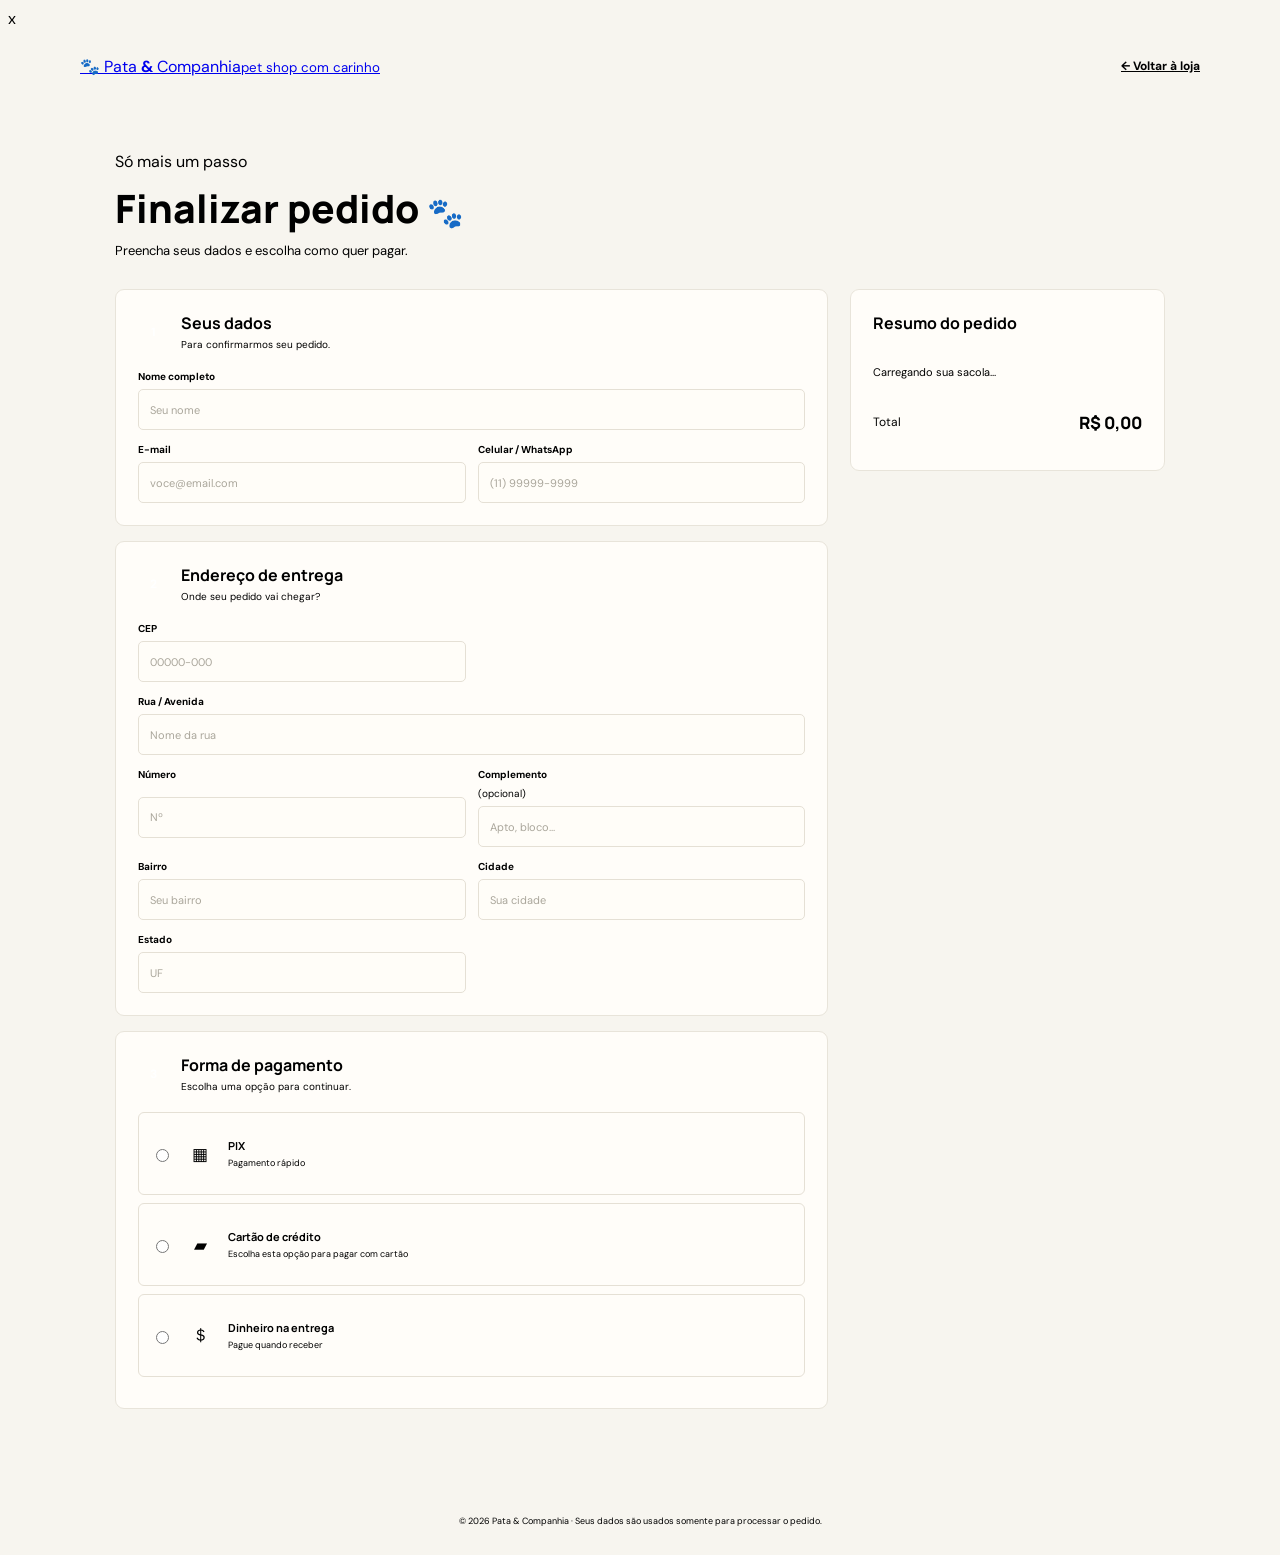
==== checkout.html @ 4e2fcf32 "checkout" ====
x<!DOCTYPE html>
<html lang="pt-BR">
<head>
  <meta charset="UTF-8">
  <meta name="viewport" content="width=device-width, initial-scale=1.0">
  <meta name="theme-color" content="#fffaf2">
  <title>Finalizar pedido | Pata & Companhia</title>
  <link rel="preconnect" href="https://fonts.googleapis.com">
  <link rel="preconnect" href="https://fonts.gstatic.com" crossorigin>
  <link href="https://fonts.googleapis.com/css2?family=DM+Sans:wght@400;500;600;700&family=Manrope:wght@400;500;600;700;800&display=swap" rel="stylesheet">
  <link rel="stylesheet" href="../static/styles.css">
  <link rel="stylesheet" href="../checkout.css">
  <script src="https://sdk.mercadopago.com/js/v2"></script>
  <script src="../static/checkout.js" defer></script>
</head>
<body class="checkout-page">
  <header class="checkout-header">
    <a class="brand" href="/static" aria-label="Voltar para Pata & Companhia">
      <span class="brand-mark" aria-hidden="true">🐾</span>
      <span>Pata <b>&</b> Companhia<small>pet shop com carinho</small></span>
    </a>
    <a class="checkout-back" href="/static">← Voltar à loja</a>
  </header>

  <main class="checkout-main">
    <div class="checkout-title">
      <div class="eyebrow">Só mais um passo</div>
      <h1>Finalizar pedido <span>🐾</span></h1>
      <p>Preencha seus dados e escolha como quer pagar.</p>
    </div>

    <div class="checkout-layout">
      <form class="checkout-form" id="delivery-form">
        <section class="checkout-section">
          <div class="checkout-section-heading"><span>1</span><div><h2>Seus dados</h2><p>Para confirmarmos seu pedido.</p></div></div>
          <div class="checkout-fields">
            <label class="checkout-field checkout-field-wide">Nome completo<input name="nome" autocomplete="name" required maxlength="100" placeholder="Seu nome"></label>
            <label class="checkout-field">E-mail<input name="email" type="email" autocomplete="email" required maxlength="120" placeholder="voce@email.com"></label>
            <label class="checkout-field">Celular / WhatsApp<input name="telefone" type="tel" autocomplete="tel" required maxlength="20" placeholder="(11) 99999-9999"></label>
          </div>
        </section>

        <section class="checkout-section">
          <div class="checkout-section-heading"><span>2</span><div><h2>Endereço de entrega</h2><p>Onde seu pedido vai chegar?</p></div></div>
          <div class="checkout-fields">
            <label class="checkout-field">CEP<input name="cep" autocomplete="postal-code" required maxlength="9" inputmode="numeric" placeholder="00000-000"></label>
            <label class="checkout-field checkout-field-wide">Rua / Avenida<input name="rua" autocomplete="address-line1" required maxlength="120" placeholder="Nome da rua"></label>
            <label class="checkout-field">Número<input name="numero" required maxlength="12" placeholder="Nº"></label>
            <label class="checkout-field">Complemento <span class="field-optional">(opcional)</span><input name="complemento" autocomplete="address-line2" maxlength="80" placeholder="Apto, bloco..."></label>
            <label class="checkout-field">Bairro<input name="bairro" required maxlength="80" placeholder="Seu bairro"></label>
            <label class="checkout-field">Cidade<input name="cidade" autocomplete="address-level2" required maxlength="80" placeholder="Sua cidade"></label>
            <label class="checkout-field">Estado<input name="estado" autocomplete="address-level1" required minlength="2" maxlength="2" placeholder="UF"></label>
          </div>
        </section>

        <section class="checkout-section payment-section">
          <div class="checkout-section-heading"><span>3</span><div><h2>Forma de pagamento</h2><p>Escolha uma opção para continuar.</p></div></div>
          <div class="payment-choices">
            <label class="payment-choice"><input type="radio" name="pagamento" value="pix" required><span class="payment-choice-icon">▦</span><span><strong>PIX</strong><small>Pagamento rápido</small></span></label>
            <label class="payment-choice"><input type="radio" name="pagamento" value="cartao"><span class="payment-choice-icon">▰</span><span><strong>Cartão de crédito</strong><small>Escolha esta opção para pagar com cartão</small></span></label>
            <label class="payment-choice"><input type="radio" name="pagamento" value="dinheiro"><span class="payment-choice-icon">＄</span><span><strong>Dinheiro na entrega</strong><small>Pague quando receber</small></span></label>
          </div>
          <div id="card-payment-area" class="card-payment-area" hidden>
            <p class="secure-payment-note">🔒 Seus dados do cartão são protegidos e processados pelo Mercado Pago. Eles não passam nem ficam armazenados neste site.</p>
            <p id="card-gateway-notice" class="gateway-notice" hidden></p>
            <div id="cardPaymentBrick_container"></div>
          </div>
          <div id="pix-payment-area" class="pix-payment-area" hidden>
            <p>Ao continuar, vamos gerar um QR Code PIX seguro do Mercado Pago.</p>
            <p id="pix-gateway-notice" class="gateway-notice" hidden></p>
            <label class="checkout-field">CPF do pagador<input name="cpf_pix" inputmode="numeric" autocomplete="off" maxlength="14" placeholder="000.000.000-00"></label>
            <button type="button" class="button button-primary" id="pix-submit">Gerar código PIX <span aria-hidden="true">→</span></button>
            <img
              src="/imagens/qrcode-pix.png"
              alt="QR Code PIX da loja"
              class="pix-qr-code">
          </div>
          <div id="cash-payment-area" class="cash-payment-area" hidden>
            <p>Você paga em dinheiro quando seu pedido chegar.</p>
            <button type="button" class="button button-primary" id="cash-submit">Confirmar pedido <span aria-hidden="true">→</span></button>
          </div>
          <div id="payment-result" class="payment-result" hidden aria-live="polite"></div>
          <p id="checkout-feedback" class="checkout-feedback" role="status" aria-live="polite"></p>
        </section>
      </form>

      <aside class="order-summary">
        <h2>Resumo do pedido</h2>
        <div id="checkout-items" class="checkout-items"><p class="summary-loading">Carregando sua sacola...</p></div>
        <div class="summary-total"><span>Total</span><strong id="checkout-total">R$ 0,00</strong></div>
      </aside>
    </div>
  </main>

  <footer class="checkout-footer">© 2026 Pata & Companhia · Seus dados são usados somente para processar o pedido.</footer>
</body>
</html>
---- checkout.css ----
.checkout-page {
  min-height: 100vh;
  background: #f7f5ef;
}

.checkout-header {
  display: flex;
  height: 74px;
  align-items: center;
  justify-content: space-between;
  padding-inline: max(24px, calc((100% - 1120px) / 2));
  border-bottom: 1px solid var(--line);
  background: var(--cream);
}

.checkout-back {
  color: var(--green);
  font-size: 12px;
  font-weight: 700;
}

.checkout-main {
  width: min(1050px, calc(100% - 48px));
  margin: 0 auto;
  padding: 48px 0 70px;
}

.checkout-title {
  margin-bottom: 30px;
}

.checkout-title h1 {
  margin: 9px 0 7px;
  font-size: clamp(29px, 5vw, 39px);
  font-weight: 800;
}

.checkout-title h1 span {
  font-size: .75em;
}

.checkout-title>p {
  margin: 0;
  color: var(--muted);
  font-size: 13px;
}

.checkout-layout {
  display: grid;
  grid-template-columns: minmax(0, 1fr) 315px;
  align-items: start;
  gap: 22px;
}

.checkout-form {
  display: grid;
  gap: 15px;
}

.checkout-section,
.order-summary {
  padding: 22px;
  border: 1px solid #e8e4da;
  border-radius: 9px;
  background: #fffdf9;
}

.checkout-section-heading {
  display: flex;
  align-items: center;
  gap: 12px;
  margin-bottom: 19px;
}

.checkout-section-heading>span {
  display: grid;
  width: 31px;
  height: 31px;
  flex-shrink: 0;
  place-items: center;
  border-radius: 50%;
  color: #fff;
  background: var(--green);
  font-size: 12px;
  font-weight: 700;
}

.checkout-section-heading h2,
.order-summary h2 {
  margin: 0;
  font: 700 16px "Manrope", sans-serif;
}

.checkout-section-heading p {
  margin: 4px 0 0;
  color: var(--muted);
  font-size: 10px;
}

.checkout-fields {
  display: grid;
  grid-template-columns: 1fr 1fr;
  gap: 13px 12px;
}

.checkout-field {
  display: grid;
  gap: 6px;
  font-size: 10px;
  font-weight: 700;
}

.checkout-field-wide {
  grid-column: 1 / -1;
}

.checkout-field input {
  width: 100%;
  height: 41px;
  padding: 0 11px;
  border: 1px solid #e5e0d5;
  border-radius: 5px;
  outline: none;
  background: #fffdf8;
  color: var(--ink);
  font-size: 11px;
}

.checkout-field input:focus {
  border-color: var(--green);
  box-shadow: 0 0 0 3px #3557471a;
}

.checkout-field input::placeholder {
  color: #aaa69b;
}

.field-optional {
  color: var(--muted);
  font-weight: 400;
}

.payment-section {
  padding-bottom: 20px;
}

.payment-choices {
  display: grid;
  gap: 8px;
}


.payment-choice {
  display: flex;
  min-height: 61px;
  align-items: center;
  gap: 11px;
  padding: 10px 12px;
  border: 1px solid #e5e0d5;
  border-radius: 6px;
  cursor: pointer;
}

.payment-choice[hidden] {
  display: none;
}

.payment-choice:has(input:checked) {
  border-color: var(--green);
  background: #f3f6f1;
}

.payment-choice input {
  accent-color: var(--green);
}

.payment-choice-icon {
  display: grid;
  width: 34px;
  height: 34px;
  place-items: center;
  border-radius: 8px;
  color: var(--green);
  background: var(--green-pale);
  font-size: 17px;
}

.payment-choice strong,
.payment-choice small {
  display: block;
}

.payment-choice strong {
  font-size: 11px;
}

.payment-choice small {
  margin-top: 4px;
  color: var(--muted);
  font-size: 9px;
}

.secure-payment-note,
.pix-payment-area>p,
.cash-payment-area>p {
  color: var(--muted);
  font-size: 10px;
  line-height: 1.65;
}

.card-payment-area,
.pix-payment-area,
.cash-payment-area {
  margin-top: 15px;
  padding-top: 15px;
  border-top: 1px solid var(--line);
}

.card-payment-area[hidden],
.pix-payment-area[hidden],
.cash-payment-area[hidden],
.payment-result[hidden],
.gateway-notice[hidden] {
  display: none;
}

#cardPaymentBrick_container {
  min-height: 100px;
}

.pix-result {
  display: grid;
  justify-items: center;
  gap: 12px;
  padding: 15px 0;
  text-align: center;
}

.pix-result img {
  width: min(220px, 100%);
  border: 1px solid var(--line);
}

.pix-code {
  width: 100%;
  min-height: 70px;
  padding: 9px;
  border: 1px solid var(--line);
  border-radius: 5px;
  resize: vertical;
  font-size: 10px;
}

.pix-result p {
  margin: 0;
  font-size: 11px;
  line-height: 1.6;
}

.pix-copy-button {
  min-height: 39px;
  padding: 0 14px;
  border: 1px solid var(--green);
  border-radius: 5px;
  color: var(--green);
  background: #fff;
  font-size: 10px;
  font-weight: 700;
  cursor: pointer;
}

.payment-result {
  margin-top: 15px;
  padding: 15px;
  border-radius: 6px;
  color: var(--green-dark);
  background: var(--green-pale);
  font-size: 11px;
  line-height: 1.7;
}

.payment-result h3 {
  margin: 0 0 5px;
  font: 700 15px "Manrope", sans-serif;
}

.payment-result p {
  margin: 4px 0;
}

.checkout-feedback,
.gateway-notice {
  margin: 11px 0 0;
  color: #a63e30;
  font-size: 11px;
  line-height: 1.6;
}

.gateway-notice {
  color: #765d2b;
}

.order-summary {
  position: sticky;
  top: 20px;
}

.order-summary h2 {
  padding-bottom: 15px;
  border-bottom: 1px solid var(--line);
}

.checkout-items {
  display: grid;
  gap: 12px;
  padding: 15px 0;
}

.summary-loading,
.summary-empty {
  margin: 0;
  color: var(--muted);
  font-size: 11px;
  line-height: 1.6;
}

.summary-item {
  display: flex;
  justify-content: space-between;
  gap: 10px;
  font-size: 10px;
  line-height: 1.5;
}

.summary-item-name {
  font-weight: 600;
}

.summary-item-quantity {
  color: var(--muted);
}

.summary-item-price {
  flex-shrink: 0;
  font-weight: 700;
}

.summary-total {
  display: flex;
  align-items: center;
  justify-content: space-between;
  padding: 14px 0;
  border-top: 1px solid var(--line);
  font-size: 12px;
}

.summary-total strong {
  font: 800 17px "Manrope", sans-serif;
}

.checkout-footer {
  padding: 20px;
  border-top: 1px solid var(--line);
  color: var(--muted);
  text-align: center;
  font-size: 9px;
}

@media (max-width: 760px) {
  .checkout-header {
    height: 66px;
    padding-inline: 18px;
  }

  .checkout-main {
    width: min(100% - 32px, 560px);
    padding-top: 32px;
  }

  .checkout-layout {
    grid-template-columns: 1fr;
  }

  .order-summary {
    position: static;
    grid-row: 1;
  }
}

@media (max-width: 440px) {
  .checkout-back {
    font-size: 10px;
  }

  .checkout-section,
  .order-summary {
    padding: 17px;
  }

  .checkout-fields {
    grid-template-columns: 1fr;
  }

  .checkout-field-wide {
    grid-column: auto;
  }
}
.checkout-page,
.checkout-page input,
.checkout-page button {
    font-family: "DM Sans", sans-serif;
}

.checkout-page h1,
.checkout-page h2,
.checkout-page h3,
.checkout-page strong {
    font-family: "Manrope", sans-serif;
}

.pix-qr-code {
  display: block;
  width: min(260px, 100%);
  height: auto;
  margin: 20px auto;
  border: 1px solid var(--line);
  border-radius: 8px;
  background: white;
}
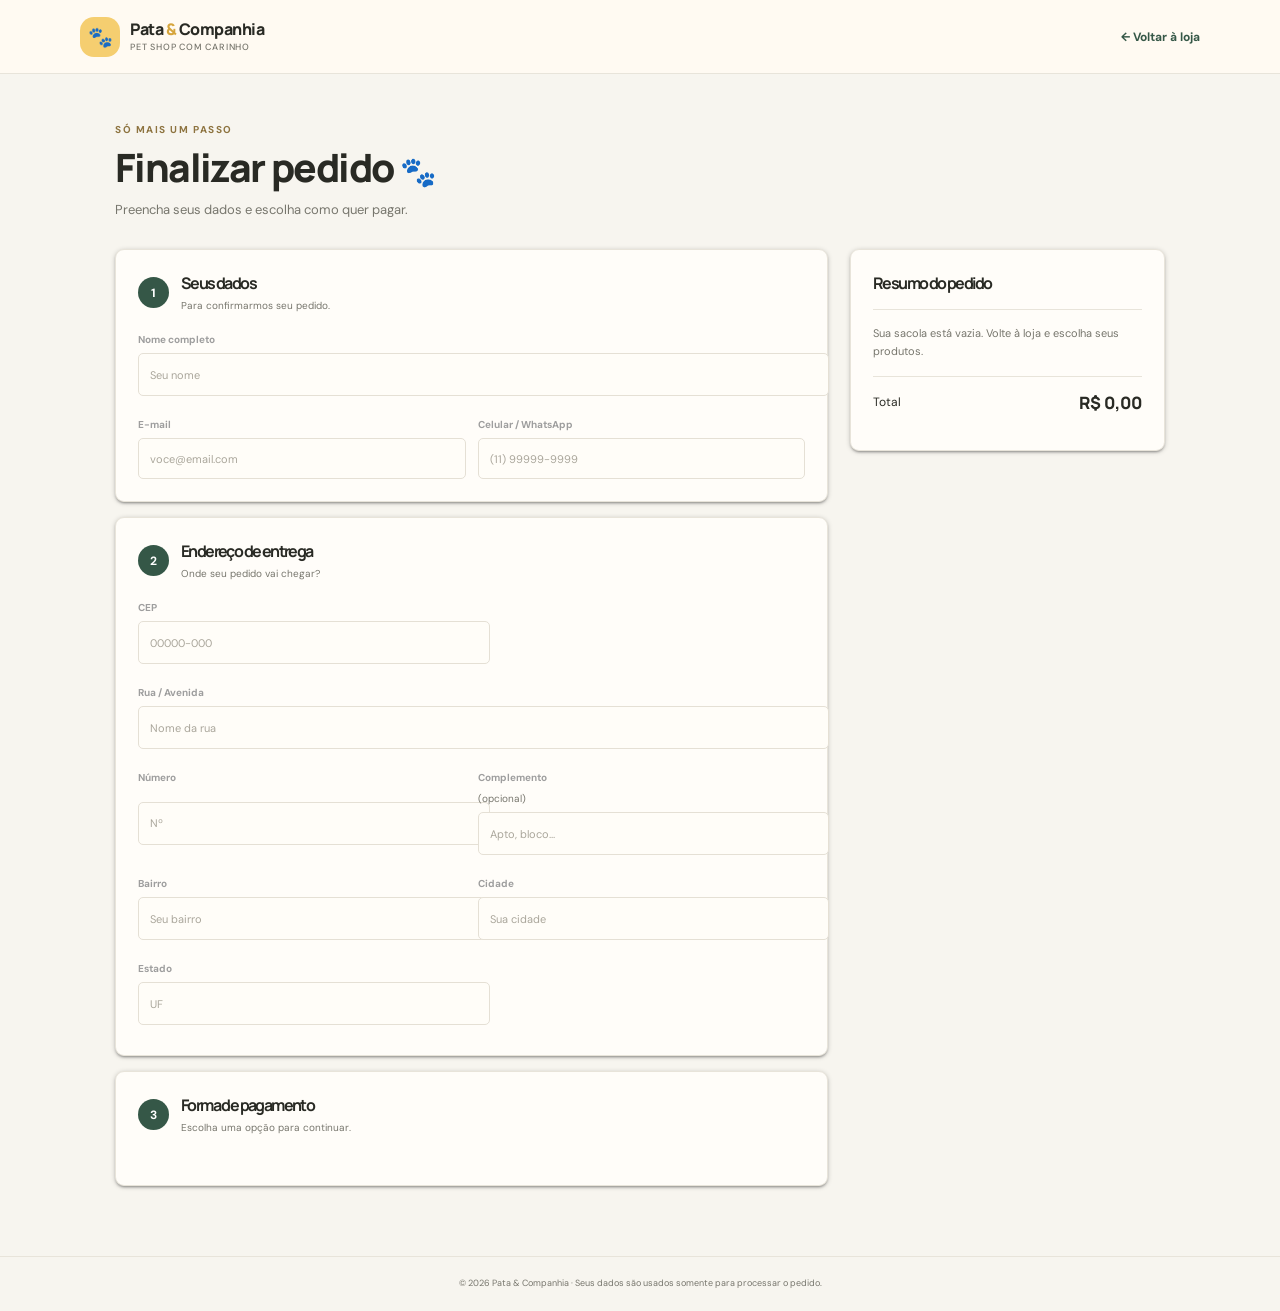
==== commit a1fec212: "passando css materialize" ====
--- a/checkout.html
+++ b/checkout.html
@@ -1,4 +1,4 @@
-x<!DOCTYPE html>
+<!DOCTYPE html>
 <html lang="pt-BR">
 <head>
   <meta charset="UTF-8">
@@ -7,11 +7,13 @@
   <title>Finalizar pedido | Pata & Companhia</title>
   <link rel="preconnect" href="https://fonts.googleapis.com">
   <link rel="preconnect" href="https://fonts.gstatic.com" crossorigin>
+  <link rel="preconnect" href="https://cdnjs.cloudflare.com">
   <link href="https://fonts.googleapis.com/css2?family=DM+Sans:wght@400;500;600;700&family=Manrope:wght@400;500;600;700;800&display=swap" rel="stylesheet">
-  <link rel="stylesheet" href="../static/styles.css">
-  <link rel="stylesheet" href="../checkout.css">
+  <link rel="stylesheet" href="https://cdnjs.cloudflare.com/ajax/libs/materialize/1.0.0/css/materialize.min.css">
+  <link rel="stylesheet" href="/styles.css">
+  <link rel="stylesheet" href="/checkout.css">
   <script src="https://sdk.mercadopago.com/js/v2"></script>
-  <script src="../static/checkout.js" defer></script>
+  <script src="/checkout.js" defer></script>
 </head>
 <body class="checkout-page">
   <header class="checkout-header">
@@ -31,34 +33,34 @@
 
     <div class="checkout-layout">
       <form class="checkout-form" id="delivery-form">
-        <section class="checkout-section">
+        <section class="checkout-section z-depth-1">
           <div class="checkout-section-heading"><span>1</span><div><h2>Seus dados</h2><p>Para confirmarmos seu pedido.</p></div></div>
           <div class="checkout-fields">
-            <label class="checkout-field checkout-field-wide">Nome completo<input name="nome" autocomplete="name" required maxlength="100" placeholder="Seu nome"></label>
-            <label class="checkout-field">E-mail<input name="email" type="email" autocomplete="email" required maxlength="120" placeholder="voce@email.com"></label>
-            <label class="checkout-field">Celular / WhatsApp<input name="telefone" type="tel" autocomplete="tel" required maxlength="20" placeholder="(11) 99999-9999"></label>
+            <label class="checkout-field checkout-field-wide">Nome completo<input class="browser-default" name="nome" autocomplete="name" required maxlength="100" placeholder="Seu nome"></label>
+            <label class="checkout-field">E-mail<input class="browser-default" name="email" type="email" autocomplete="email" required maxlength="120" placeholder="voce@email.com"></label>
+            <label class="checkout-field">Celular / WhatsApp<input class="browser-default" name="telefone" type="tel" autocomplete="tel" required maxlength="20" placeholder="(11) 99999-9999"></label>
           </div>
         </section>
 
-        <section class="checkout-section">
+        <section class="checkout-section z-depth-1">
           <div class="checkout-section-heading"><span>2</span><div><h2>Endereço de entrega</h2><p>Onde seu pedido vai chegar?</p></div></div>
           <div class="checkout-fields">
-            <label class="checkout-field">CEP<input name="cep" autocomplete="postal-code" required maxlength="9" inputmode="numeric" placeholder="00000-000"></label>
-            <label class="checkout-field checkout-field-wide">Rua / Avenida<input name="rua" autocomplete="address-line1" required maxlength="120" placeholder="Nome da rua"></label>
-            <label class="checkout-field">Número<input name="numero" required maxlength="12" placeholder="Nº"></label>
-            <label class="checkout-field">Complemento <span class="field-optional">(opcional)</span><input name="complemento" autocomplete="address-line2" maxlength="80" placeholder="Apto, bloco..."></label>
-            <label class="checkout-field">Bairro<input name="bairro" required maxlength="80" placeholder="Seu bairro"></label>
-            <label class="checkout-field">Cidade<input name="cidade" autocomplete="address-level2" required maxlength="80" placeholder="Sua cidade"></label>
-            <label class="checkout-field">Estado<input name="estado" autocomplete="address-level1" required minlength="2" maxlength="2" placeholder="UF"></label>
+            <label class="checkout-field">CEP<input class="browser-default" name="cep" autocomplete="postal-code" required maxlength="9" inputmode="numeric" placeholder="00000-000"></label>
+            <label class="checkout-field checkout-field-wide">Rua / Avenida<input class="browser-default" name="rua" autocomplete="address-line1" required maxlength="120" placeholder="Nome da rua"></label>
+            <label class="checkout-field">Número<input class="browser-default" name="numero" required maxlength="12" placeholder="Nº"></label>
+            <label class="checkout-field">Complemento <span class="field-optional">(opcional)</span><input class="browser-default" name="complemento" autocomplete="address-line2" maxlength="80" placeholder="Apto, bloco..."></label>
+            <label class="checkout-field">Bairro<input class="browser-default" name="bairro" required maxlength="80" placeholder="Seu bairro"></label>
+            <label class="checkout-field">Cidade<input class="browser-default" name="cidade" autocomplete="address-level2" required maxlength="80" placeholder="Sua cidade"></label>
+            <label class="checkout-field">Estado<input class="browser-default" name="estado" autocomplete="address-level1" required minlength="2" maxlength="2" placeholder="UF"></label>
           </div>
         </section>
 
-        <section class="checkout-section payment-section">
+        <section class="checkout-section payment-section z-depth-1">
           <div class="checkout-section-heading"><span>3</span><div><h2>Forma de pagamento</h2><p>Escolha uma opção para continuar.</p></div></div>
           <div class="payment-choices">
-            <label class="payment-choice"><input type="radio" name="pagamento" value="pix" required><span class="payment-choice-icon">▦</span><span><strong>PIX</strong><small>Pagamento rápido</small></span></label>
-            <label class="payment-choice"><input type="radio" name="pagamento" value="cartao"><span class="payment-choice-icon">▰</span><span><strong>Cartão de crédito</strong><small>Escolha esta opção para pagar com cartão</small></span></label>
-            <label class="payment-choice"><input type="radio" name="pagamento" value="dinheiro"><span class="payment-choice-icon">＄</span><span><strong>Dinheiro na entrega</strong><small>Pague quando receber</small></span></label>
+            <label class="payment-choice"><input class="browser-default" type="radio" name="pagamento" value="pix" required><span class="payment-choice-icon">▦</span><span><strong>PIX</strong><small>Pagamento rápido</small></span></label>
+            <label class="payment-choice"><input class="browser-default" type="radio" name="pagamento" value="cartao"><span class="payment-choice-icon">▰</span><span><strong>Cartão de crédito</strong><small>Escolha esta opção para pagar com cartão</small></span></label>
+            <label class="payment-choice"><input class="browser-default" type="radio" name="pagamento" value="dinheiro"><span class="payment-choice-icon">＄</span><span><strong>Dinheiro na entrega</strong><small>Pague quando receber</small></span></label>
           </div>
           <div id="card-payment-area" class="card-payment-area" hidden>
             <p class="secure-payment-note">🔒 Seus dados do cartão são protegidos e processados pelo Mercado Pago. Eles não passam nem ficam armazenados neste site.</p>
@@ -68,7 +70,7 @@
           <div id="pix-payment-area" class="pix-payment-area" hidden>
             <p>Ao continuar, vamos gerar um QR Code PIX seguro do Mercado Pago.</p>
             <p id="pix-gateway-notice" class="gateway-notice" hidden></p>
-            <label class="checkout-field">CPF do pagador<input name="cpf_pix" inputmode="numeric" autocomplete="off" maxlength="14" placeholder="000.000.000-00"></label>
+            <label class="checkout-field">CPF do pagador<input class="browser-default" name="cpf_pix" inputmode="numeric" autocomplete="off" maxlength="14" placeholder="000.000.000-00"></label>
             <button type="button" class="button button-primary" id="pix-submit">Gerar código PIX <span aria-hidden="true">→</span></button>
             <img
               src="/imagens/qrcode-pix.png"
@@ -84,7 +86,7 @@
         </section>
       </form>
 
-      <aside class="order-summary">
+      <aside class="order-summary z-depth-1">
         <h2>Resumo do pedido</h2>
         <div id="checkout-items" class="checkout-items"><p class="summary-loading">Carregando sua sacola...</p></div>
         <div class="summary-total"><span>Total</span><strong id="checkout-total">R$ 0,00</strong></div>
--- a/styles.css
+++ b/styles.css
@@ -0,0 +1,1982 @@
+:root {
+  color-scheme: light;
+  --ink: #292a24;
+  --muted: #77766d;
+  --green: #355747;
+  --green-dark: #284638;
+  --green-pale: #e8eee7;
+  --cream: #fffaf2;
+  --yellow: #f5ce70;
+  --line: #e8e4da;
+  --white: #fff;
+  font-family: "DM Sans", sans-serif;
+  font-synthesis: none;
+  text-rendering: optimizeLegibility;
+}
+
+* {
+  box-sizing: border-box;
+}
+
+html {
+  scroll-behavior: smooth;
+  scroll-padding-top: 90px;
+}
+
+body {
+  margin: 0;
+  color: var(--ink);
+  background: var(--cream);
+}
+
+body,
+button,
+input,
+select {
+  font-family: "DM Sans", sans-serif;
+}
+
+button,
+a {
+  -webkit-tap-highlight-color: transparent;
+}
+
+a {
+  color: inherit;
+  text-decoration: none;
+}
+
+button {
+  color: inherit;
+}
+
+img {
+  display: block;
+  max-width: 100%;
+}
+
+.section-wrap {
+  width: min(1160px, calc(100% - 64px));
+  margin-inline: auto;
+}
+
+.announcement {
+  min-height: 36px;
+  display: flex;
+  align-items: center;
+  justify-content: center;
+  gap: 9px;
+  color: #fff;
+  background: var(--green);
+  font-size: 11px;
+  letter-spacing: .015em;
+}
+
+.announcement a {
+  color: var(--yellow);
+  font-weight: 700;
+  margin-left: 4px;
+}
+
+.announcement a span {
+  padding-left: 4px;
+}
+
+.site-header {
+  position: sticky;
+  z-index: 20;
+  top: 0;
+  display: flex;
+  align-items: center;
+  justify-content: space-between;
+  width: 100%;
+  height: 78px;
+  padding: 0 max(32px, calc((100% - 1250px) / 2));
+  background: rgba(255, 250, 242, .96);
+  border-bottom: 1px solid rgba(43, 54, 41, .07);
+  backdrop-filter: blur(14px);
+}
+
+.brand {
+  display: inline-flex;
+  align-items: center;
+  gap: 10px;
+  flex-shrink: 0;
+  font-family: "Manrope", sans-serif;
+  font-size: 16px;
+  font-weight: 800;
+  line-height: 1.08;
+  letter-spacing: -.5px;
+}
+
+.brand b {
+  color: #d6a53c;
+}
+
+.brand small {
+  display: block;
+  margin-top: 5px;
+  color: var(--muted);
+  font-family: "DM Sans", sans-serif;
+  font-size: 9px;
+  font-weight: 500;
+  letter-spacing: .8px;
+  text-transform: uppercase;
+}
+
+.brand-mark {
+  display: grid;
+  width: 40px;
+  height: 40px;
+  place-items: center;
+  border-radius: 14px;
+  background: var(--yellow);
+  font-size: 20px;
+}
+
+.main-nav,
+.header-actions {
+  display: flex;
+  align-items: center;
+}
+
+.main-nav {
+  gap: 34px;
+  margin-left: 50px;
+}
+
+.main-nav a,
+.header-phone {
+  font-size: 12px;
+  font-weight: 600;
+  transition: color .2s;
+}
+
+.main-nav a:hover,
+.header-phone:hover {
+  color: #9c7224;
+}
+
+.header-actions {
+  gap: 22px;
+}
+
+.header-phone {
+  color: var(--green);
+}
+
+.header-phone span {
+  padding-right: 5px;
+}
+
+.cart-button {
+  position: relative;
+  display: flex;
+  align-items: center;
+  gap: 8px;
+  min-height: 42px;
+  padding: 0 15px;
+  border: 1px solid var(--line);
+  border-radius: 8px;
+  background: #fffdf9;
+  font-size: 12px;
+  font-weight: 700;
+  cursor: pointer;
+}
+
+.cart-button:hover {
+  border-color: var(--green);
+}
+
+.cart-count {
+  display: grid;
+  min-width: 20px;
+  height: 20px;
+  place-items: center;
+  padding: 0 4px;
+  border-radius: 99px;
+  color: #fff;
+  background: var(--green);
+  font-size: 10px;
+}
+
+.menu-toggle {
+  display: none;
+}
+
+.cart-panel {
+  position: absolute;
+  top: 68px;
+  right: max(32px, calc((100% - 1250px) / 2));
+  width: min(360px, calc(100vw - 32px));
+  padding: 20px;
+  border: 1px solid var(--line);
+  border-radius: 12px;
+  background: #fffdf9;
+  box-shadow: 0 16px 55px #292a2422;
+}
+
+.cart-panel-heading,
+.cart-summary {
+  display: flex;
+  align-items: center;
+  justify-content: space-between;
+}
+
+.cart-panel-heading {
+  padding-bottom: 14px;
+  border-bottom: 1px solid var(--line);
+}
+
+.cart-panel-heading h2 {
+  margin: 0;
+  font: 700 17px "Manrope", sans-serif;
+}
+
+.icon-button {
+  width: 30px;
+  height: 30px;
+  border: 0;
+  border-radius: 50%;
+  background: var(--green-pale);
+  font-size: 22px;
+  line-height: 1;
+  cursor: pointer;
+}
+
+.cart-items {
+  max-height: 250px;
+  overflow: auto;
+}
+
+.empty-cart {
+  padding: 20px 4px;
+  color: var(--muted);
+  text-align: center;
+  font-size: 13px;
+}
+
+.cart-item {
+  display: flex;
+  align-items: center;
+  justify-content: space-between;
+  gap: 12px;
+  padding: 13px 0;
+  border-bottom: 1px solid var(--line);
+}
+
+.cart-item-name {
+  font-size: 12px;
+  font-weight: 700;
+}
+
+.cart-item-price {
+  margin-top: 3px;
+  color: var(--muted);
+  font-size: 11px;
+}
+
+.cart-quantity {
+  display: flex;
+  align-items: center;
+  gap: 9px;
+}
+
+.cart-quantity button {
+  width: 23px;
+  height: 23px;
+  border: 1px solid var(--line);
+  border-radius: 50%;
+  background: transparent;
+  cursor: pointer;
+}
+
+.cart-summary {
+  padding: 16px 0;
+  font-size: 13px;
+}
+
+.cart-summary strong {
+  font-size: 16px;
+}
+
+.checkout-button {
+  width: 100%;
+}
+
+.checkout-button:disabled {
+  opacity: .48;
+  cursor: not-allowed;
+}
+
+.cart-note {
+  margin: 10px 0 0;
+  color: var(--muted);
+  text-align: center;
+  font-size: 10px;
+}
+
+.hero {
+  position: relative;
+  display: grid;
+  min-height: 555px;
+  grid-template-columns: 1.02fr .98fr;
+  align-items: center;
+  gap: 60px;
+  padding-top: 55px;
+  padding-bottom: 66px;
+}
+
+.hero-copy {
+  position: relative;
+  z-index: 1;
+  padding: 4px 0;
+}
+
+.eyebrow {
+  display: flex;
+  align-items: center;
+  gap: 8px;
+  color: #8d733f;
+  font-size: 10px;
+  font-weight: 700;
+  letter-spacing: 1.55px;
+  text-transform: uppercase;
+}
+
+.eyebrow-dot {
+  width: 7px;
+  height: 7px;
+  border-radius: 50%;
+  background: #dfa947;
+}
+
+h1,
+h2,
+h3,
+p {
+  margin-top: 0;
+}
+
+h1,
+h2 {
+  font-family: "Manrope", sans-serif;
+  letter-spacing: -1.6px;
+}
+
+.hero h1 {
+  margin: 19px 0 18px;
+  font-size: clamp(44px, 5vw, 66px);
+  font-weight: 800;
+  line-height: 1.09;
+}
+
+.hero h1 span,
+.section-heading h2 span,
+.booking-content h2 span,
+.newsletter h2 span {
+  color: var(--green);
+}
+
+.hero-copy>p {
+  max-width: 435px;
+  margin-bottom: 27px;
+  color: var(--muted);
+  font-size: 14px;
+  line-height: 1.8;
+}
+
+.hero-actions {
+  display: flex;
+  align-items: center;
+  gap: 24px;
+}
+
+.button {
+  display: inline-flex;
+  min-height: 48px;
+  align-items: center;
+  justify-content: center;
+  gap: 17px;
+  padding: 0 19px;
+  border: 0;
+  border-radius: 6px;
+  font-size: 11px;
+  font-weight: 700;
+  cursor: pointer;
+  transition: transform .2s, background .2s;
+}
+
+.button:hover {
+  transform: translateY(-2px);
+}
+
+.button-primary {
+  color: #fff;
+  background: var(--green);
+}
+
+.button-primary:hover {
+  background: var(--green-dark);
+}
+
+.button-primary span {
+  font-size: 16px;
+}
+
+.text-link {
+  display: inline-flex;
+  align-items: center;
+  gap: 8px;
+  color: var(--green);
+  font-size: 11px;
+  font-weight: 700;
+}
+
+.text-link:hover {
+  color: #9c7224;
+}
+
+.play-icon {
+  display: grid;
+  width: 25px;
+  height: 25px;
+  place-items: center;
+  border: 1px solid #dcd6c8;
+  border-radius: 50%;
+  font-size: 8px;
+}
+
+.hero-proof {
+  display: flex;
+  align-items: center;
+  gap: 11px;
+  margin-top: 39px;
+}
+
+.avatar-stack {
+  display: flex;
+  padding-left: 3px;
+}
+
+.avatar-stack span {
+  display: grid;
+  width: 30px;
+  height: 30px;
+  place-items: center;
+  margin-left: -4px;
+  border: 2px solid var(--cream);
+  border-radius: 50%;
+  background: #efe7d5;
+  font-size: 16px;
+}
+
+.hero-proof strong,
+.hero-proof small,
+.booking-image-note strong,
+.booking-image-note small {
+  display: block;
+}
+
+.hero-proof strong {
+  font-size: 10px;
+}
+
+.hero-proof small {
+  margin-top: 3px;
+  color: var(--muted);
+  font-size: 9px;
+}
+
+.proof-rating {
+  padding-left: 12px;
+  border-left: 1px solid var(--line);
+}
+
+.proof-rating span {
+  color: #e7ae3a;
+  font-size: 12px;
+  letter-spacing: 1px;
+}
+
+.hero-visual {
+  position: relative;
+  height: 420px;
+}
+
+.hero-visual>img {
+  width: 100%;
+  height: 100%;
+  border-radius: 46% 46% 10px 10px;
+  object-fit: cover;
+  object-position: center;
+}
+
+.hero-tag {
+  position: absolute;
+  bottom: 23px;
+  left: -43px;
+  display: flex;
+  align-items: center;
+  gap: 12px;
+  padding: 13px 17px;
+  border: 1px solid #eee8dc;
+  border-radius: 9px;
+  background: #fffdf8;
+  box-shadow: 0 12px 30px #292a2410;
+}
+
+.tag-icon {
+  display: grid;
+  width: 34px;
+  height: 34px;
+  place-items: center;
+  border-radius: 50%;
+  color: #fff;
+  background: #bd815d;
+  font-size: 20px;
+}
+
+.hero-tag strong,
+.hero-tag small {
+  display: block;
+}
+
+.hero-tag strong {
+  font-size: 10px;
+}
+
+.hero-tag small {
+  margin-top: 4px;
+  color: var(--muted);
+  font-size: 9px;
+}
+
+.hero-sticker {
+  position: absolute;
+  top: 25px;
+  right: -24px;
+  display: grid;
+  width: 61px;
+  height: 61px;
+  place-items: center;
+  border: 5px solid var(--cream);
+  border-radius: 50%;
+  background: var(--yellow);
+  font-size: 30px;
+  transform: rotate(9deg);
+}
+
+.hero-decoration {
+  position: absolute;
+  z-index: -1;
+  color: #e8d39e;
+}
+
+.decoration-one {
+  top: 72px;
+  left: 49%;
+  font-size: 32px;
+}
+
+.decoration-two {
+  bottom: 60px;
+  right: -13px;
+  font-size: 28px;
+}
+
+.benefits {
+  border-top: 1px solid #eeeadf;
+  border-bottom: 1px solid #eeeadf;
+  background: #fffdf8;
+}
+
+.benefits-inner {
+  display: grid;
+  width: min(1160px, calc(100% - 64px));
+  min-height: 104px;
+  grid-template-columns: repeat(4, 1fr);
+  align-items: center;
+  margin: auto;
+}
+
+.benefit {
+  display: flex;
+  align-items: center;
+  gap: 12px;
+  padding-left: 25px;
+  border-right: 1px solid var(--line);
+}
+
+.benefit:first-child {
+  padding-left: 0;
+}
+
+.benefit:last-child {
+  border-right: 0;
+}
+
+.benefit-icon {
+  display: grid;
+  width: 39px;
+  height: 39px;
+  flex-shrink: 0;
+  place-items: center;
+  border-radius: 12px;
+  background: var(--green-pale);
+  font-size: 18px;
+}
+
+.benefit strong,
+.benefit small {
+  display: block;
+}
+
+.benefit strong {
+  font-size: 11px;
+}
+
+.benefit small {
+  margin-top: 5px;
+  color: var(--muted);
+  font-size: 9px;
+}
+
+.services-section {
+  padding-top: 100px;
+  padding-bottom: 102px;
+}
+
+.section-heading {
+  display: flex;
+  align-items: end;
+  justify-content: space-between;
+  gap: 40px;
+}
+
+.section-heading h2,
+.booking-content h2,
+.newsletter h2 {
+  margin: 13px 0 0;
+  font-size: clamp(33px, 4vw, 45px);
+  font-weight: 800;
+  line-height: 1.14;
+}
+
+.section-heading>p {
+  max-width: 330px;
+  margin: 0 0 5px;
+  color: var(--muted);
+  font-size: 12px;
+  line-height: 1.8;
+}
+
+.service-grid {
+  display: grid;
+  grid-template-columns: repeat(3, 1fr);
+  gap: 18px;
+  margin-top: 37px;
+}
+
+.service-card {
+  position: relative;
+  min-height: 238px;
+  padding: 25px 24px 23px;
+  overflow: hidden;
+  border: 1px solid #eee9dd;
+  border-radius: 8px;
+  background: #fffdf8;
+}
+
+.service-card::after {
+  position: absolute;
+  right: -25px;
+  bottom: -50px;
+  width: 140px;
+  height: 140px;
+  border-radius: 50%;
+  background: #ffffff5c;
+  content: "";
+}
+
+.service-bath {
+  background: #f4eddf;
+}
+
+.service-wellness {
+  background: #e8eee7;
+}
+
+.service-delivery {
+  background: #f6e8df;
+}
+
+.service-icon {
+  display: grid;
+  width: 46px;
+  height: 46px;
+  place-items: center;
+  border-radius: 13px;
+  background: #fffaf0;
+  font-size: 23px;
+}
+
+.service-number {
+  position: absolute;
+  top: 24px;
+  right: 24px;
+  color: #827c6b;
+  font-size: 10px;
+  font-weight: 700;
+  letter-spacing: 1px;
+}
+
+.service-card h3 {
+  margin: 20px 0 8px;
+  font: 700 17px "Manrope", sans-serif;
+}
+
+.service-card p {
+  max-width: 290px;
+  margin-bottom: 17px;
+  color: #716f67;
+  font-size: 11px;
+  line-height: 1.7;
+}
+
+.service-card>a {
+  position: relative;
+  z-index: 1;
+  display: inline-flex;
+  gap: 9px;
+  color: var(--green);
+  font-size: 10px;
+  font-weight: 700;
+}
+
+.shop-section {
+  padding: 86px 0 93px;
+  background: #f5f2e9;
+}
+
+.shop-heading {
+  align-items: end;
+}
+
+.shop-all-link {
+  margin-bottom: 5px;
+}
+
+.product-toolbar {
+  display: flex;
+  align-items: center;
+  justify-content: space-between;
+  gap: 20px;
+  margin: 32px 0 20px;
+}
+
+.product-search {
+  display: flex;
+  min-width: 220px;
+  height: 36px;
+  align-items: center;
+  gap: 8px;
+  padding: 0 11px;
+  border: 1px solid #e4dfd3;
+  border-radius: 30px;
+  color: var(--muted);
+  background: #fffdf9;
+  font-size: 19px;
+}
+
+.product-search:focus-within {
+  border-color: var(--green);
+  box-shadow: 0 0 0 3px #3557471a;
+}
+
+.product-search input {
+  width: 100%;
+  min-width: 0;
+  border: 0;
+  outline: 0;
+  color: var(--ink);
+  background: transparent;
+  font-size: 10px;
+}
+
+.product-search input::placeholder {
+  color: #aaa69b;
+}
+
+.product-search input::-webkit-search-cancel-button {
+  cursor: pointer;
+}
+
+.filter-list {
+  display: flex;
+  flex-wrap: wrap;
+  gap: 8px;
+}
+
+.filter-button {
+  min-height: 33px;
+  padding: 0 14px;
+  border: 1px solid #e4dfd3;
+  border-radius: 30px;
+  background: transparent;
+  color: #706f67;
+  font-size: 10px;
+  font-weight: 600;
+  cursor: pointer;
+  transition: .2s;
+}
+
+.filter-button:hover,
+.filter-button.active {
+  border-color: var(--green);
+  color: #fff;
+  background: var(--green);
+}
+
+.product-count {
+  color: var(--muted);
+  font-size: 10px;
+}
+
+.product-grid {
+  display: grid;
+  grid-template-columns: repeat(4, minmax(0, 1fr));
+  gap: 16px;
+}
+
+.product-card {
+  overflow: hidden;
+  border: 1px solid #ebe6da;
+  border-radius: 8px;
+  background: #fffdf9;
+  transition: transform .2s, box-shadow .2s;
+}
+
+.product-card:hover {
+  transform: translateY(-4px);
+  box-shadow: 0 10px 25px #292a2410;
+}
+
+.product-image {
+  position: relative;
+  display: grid;
+  height: 176px;
+  place-items: center;
+  overflow: hidden;
+  background: #f3eadc;
+}
+
+.product-image img {
+  position: relative;
+  z-index: 1;
+  width: 100%;
+  height: 100%;
+  object-fit: cover;
+  transition: transform .35s;
+}
+
+.product-image img[hidden] {
+  display: none;
+}
+
+.product-placeholder {
+  position: absolute;
+  color: #b7a88f;
+  font-size: 44px;
+}
+
+.product-card:hover .product-image img {
+  transform: scale(1.05);
+}
+
+.product-tag {
+  position: absolute;
+  top: 11px;
+  left: 11px;
+  padding: 6px 9px;
+  border-radius: 20px;
+  background: #fffaf2;
+  color: var(--green);
+  font-size: 9px;
+  font-weight: 700;
+}
+
+.product-info {
+  padding: 15px;
+}
+
+.product-category {
+  color: #9a7a3d;
+  font-size: 9px;
+  font-weight: 700;
+  letter-spacing: .8px;
+  text-transform: uppercase;
+}
+
+.product-info h3 {
+  min-height: 34px;
+  margin: 7px 0 13px;
+  font: 700 12px "Manrope", sans-serif;
+  line-height: 1.4;
+}
+
+.product-purchase {
+  display: flex;
+  align-items: center;
+  justify-content: space-between;
+  gap: 8px;
+}
+
+.product-price {
+  font: 800 15px "Manrope", sans-serif;
+}
+
+.product-price small {
+  display: block;
+  margin-top: 3px;
+  color: var(--muted);
+  font: 400 9px "DM Sans", sans-serif;
+}
+
+.cart-stock-warning {
+  margin: -5px 0 9px;
+  color: #a63e30;
+  font-size: 10px;
+  line-height: 1.5;
+}
+
+.add-to-cart {
+  display: grid;
+  width: 34px;
+  height: 34px;
+  flex-shrink: 0;
+  place-items: center;
+  border: 0;
+  border-radius: 7px;
+  color: #fff;
+  background: var(--green);
+  font-size: 19px;
+  cursor: pointer;
+  transition: background .2s;
+}
+
+.add-to-cart:hover {
+  background: var(--green-dark);
+}
+
+.is-disabled {
+  opacity: .48;
+  cursor: not-allowed;
+}
+
+.cart-panel[hidden] {
+  display: none;
+}
+
+.cart-quantity button:disabled {
+  opacity: .4;
+  cursor: not-allowed;
+}
+
+.no-products {
+  grid-column: 1 / -1;
+  padding: 25px;
+  color: var(--muted);
+  text-align: center;
+}
+
+.booking-section {
+  display: grid;
+  grid-template-columns: .88fr 1.12fr;
+  align-items: center;
+  gap: 86px;
+  padding-top: 105px;
+  padding-bottom: 105px;
+}
+
+.booking-image {
+  position: relative;
+  height: 520px;
+}
+
+.booking-image>img {
+  width: 100%;
+  height: 100%;
+  border-radius: 10px 105px 10px 10px;
+  object-fit: cover;
+}
+
+.booking-image-note {
+  position: absolute;
+  right: -30px;
+  bottom: 28px;
+  display: flex;
+  align-items: center;
+  gap: 12px;
+  padding: 14px 18px;
+  border: 1px solid #eee8dc;
+  border-radius: 9px;
+  background: #fffdf8;
+  box-shadow: 0 12px 30px #292a2410;
+}
+
+.booking-image-note>span:first-child {
+  display: grid;
+  width: 37px;
+  height: 37px;
+  place-items: center;
+  border-radius: 50%;
+  color: var(--green);
+  background: var(--green-pale);
+  font-size: 20px;
+}
+
+.booking-image-note strong {
+  font-size: 10px;
+}
+
+.booking-image-note small {
+  margin-top: 4px;
+  color: var(--muted);
+  font-size: 9px;
+}
+
+.booking-content h2 {
+  margin: 13px 0 12px;
+  font-size: 39px;
+}
+
+.booking-content>p {
+  max-width: 430px;
+  margin-bottom: 22px;
+  color: var(--muted);
+  font-size: 11px;
+  line-height: 1.7;
+}
+
+.booking-form {
+  display: grid;
+  gap: 12px;
+}
+
+.booking-form label {
+  display: grid;
+  gap: 6px;
+  font-size: 10px;
+  font-weight: 700;
+}
+
+.booking-form input,
+.booking-form select,
+.newsletter-form input {
+  width: 100%;
+  height: 42px;
+  padding: 0 12px;
+  border: 1px solid #e5e0d5;
+  border-radius: 5px;
+  outline: none;
+  background: #fffdf8;
+  color: var(--ink);
+  font-size: 11px;
+}
+
+.booking-form input:focus,
+.booking-form select:focus,
+.newsletter-form input:focus {
+  border-color: var(--green);
+  box-shadow: 0 0 0 3px #3557471a;
+}
+
+.booking-form input::placeholder,
+.newsletter-form input::placeholder {
+  color: #aaa69b;
+}
+
+.form-row {
+  display: grid;
+  grid-template-columns: 1fr 1fr;
+  gap: 12px;
+}
+
+.booking-form .button {
+  justify-self: start;
+  margin-top: 2px;
+}
+
+.form-note {
+  color: var(--muted);
+  font-size: 9px;
+}
+
+.form-feedback {
+  min-height: 0;
+  margin: 0;
+  color: var(--green);
+  font-size: 11px;
+  font-weight: 600;
+}
+
+.testimonial-section {
+  padding: 74px 0 78px;
+  background: #e8eee7;
+  text-align: center;
+}
+
+.testimonial-content .eyebrow {
+  justify-content: center;
+}
+
+.testimonial-stars {
+  margin-top: 18px;
+  color: #d9a333;
+  font-size: 16px;
+  letter-spacing: 4px;
+}
+
+.testimonial-section blockquote {
+  max-width: 690px;
+  margin: 14px auto 22px;
+  font: 700 clamp(20px, 3vw, 27px)/1.55 "Manrope", sans-serif;
+  letter-spacing: -.5px;
+}
+
+.testimonial-author {
+  display: inline-flex;
+  align-items: center;
+  gap: 9px;
+  text-align: left;
+}
+
+.author-avatar {
+  display: grid;
+  width: 37px;
+  height: 37px;
+  place-items: center;
+  border-radius: 50%;
+  background: #f3dcaa;
+  font-size: 20px;
+}
+
+.testimonial-author strong,
+.testimonial-author small {
+  display: block;
+}
+
+.testimonial-author strong {
+  font-size: 10px;
+}
+
+.testimonial-author small {
+  margin-top: 4px;
+  color: var(--muted);
+  font-size: 9px;
+}
+
+.newsletter {
+  position: relative;
+  display: flex;
+  align-items: center;
+  justify-content: space-between;
+  gap: 40px;
+  padding-top: 68px;
+  padding-bottom: 68px;
+}
+
+.newsletter h2 {
+  font-size: 31px;
+}
+
+.newsletter-paw {
+  position: absolute;
+  top: 36px;
+  left: 38%;
+  color: #ede3cb;
+  font-size: 45px;
+  transform: rotate(-18deg);
+}
+
+.newsletter-form {
+  position: relative;
+  display: flex;
+  width: min(450px, 48%);
+  padding: 5px;
+  border: 1px solid #e5e0d5;
+  border-radius: 7px;
+  background: #fffdf8;
+}
+
+.newsletter-form input {
+  height: 42px;
+  border: 0;
+  background: transparent;
+  box-shadow: none !important;
+}
+
+.newsletter-form button {
+  display: flex;
+  flex-shrink: 0;
+  align-items: center;
+  gap: 11px;
+  padding: 0 15px;
+  border: 0;
+  border-radius: 5px;
+  color: #fff;
+  background: var(--green);
+  font-size: 10px;
+  font-weight: 700;
+  cursor: pointer;
+}
+
+.newsletter-form button:hover {
+  background: var(--green-dark);
+}
+
+.newsletter-feedback {
+  position: absolute;
+  top: calc(100% + 8px);
+  left: 5px;
+  margin: 0;
+  color: var(--green);
+  font-size: 10px;
+}
+
+.site-footer {
+  color: #f8f6ef;
+  background: #283c32;
+}
+
+.footer-main {
+  display: grid;
+  grid-template-columns: 1.4fr 1fr 1.2fr .9fr;
+  gap: 50px;
+  padding-top: 57px;
+  padding-bottom: 43px;
+}
+
+.site-footer .brand {
+  color: #fffdf5;
+}
+
+.site-footer .brand small {
+  color: #c4c9c1;
+}
+
+.site-footer .brand-mark {
+  color: var(--ink);
+}
+
+.footer-brand>p,
+.footer-promise p {
+  max-width: 240px;
+  margin: 18px 0;
+  color: #c4c9c1;
+  font-size: 10px;
+  line-height: 1.8;
+}
+
+.social-links {
+  display: flex;
+  gap: 8px;
+}
+
+.social-links a {
+  display: grid;
+  width: 27px;
+  height: 27px;
+  place-items: center;
+  border: 1px solid #66756c;
+  border-radius: 50%;
+  color: #fff;
+  font-size: 11px;
+  font-weight: 700;
+}
+
+.social-links a:hover {
+  color: var(--green);
+  background: var(--yellow);
+}
+
+.footer-column {
+  display: flex;
+  flex-direction: column;
+  align-items: flex-start;
+  gap: 11px;
+}
+
+.footer-column h3 {
+  margin: 5px 0 5px;
+  font: 700 12px "Manrope", sans-serif;
+}
+
+.footer-column a,
+.footer-column>span:not(:first-child) {
+  color: #c4c9c1;
+  font-size: 10px;
+}
+
+.footer-column a:hover {
+  color: var(--yellow);
+}
+
+.footer-promise>span {
+  font-size: 22px;
+}
+
+.footer-promise h3 {
+  margin: -4px 0 -7px;
+}
+
+.footer-promise p {
+  margin: 0;
+}
+
+.footer-bottom {
+  display: flex;
+  justify-content: space-between;
+  gap: 20px;
+  padding-top: 17px;
+  padding-bottom: 17px;
+  border-top: 1px solid #526158;
+  color: #c4c9c1;
+  font-size: 9px;
+}
+
+.toast {
+  position: fixed;
+  z-index: 40;
+  right: 24px;
+  bottom: 24px;
+  max-width: min(360px, calc(100% - 48px));
+  padding: 14px 18px;
+  border-radius: 8px;
+  color: #fff;
+  background: var(--green-dark);
+  box-shadow: 0 8px 25px #0002;
+  font-size: 12px;
+  opacity: 0;
+  pointer-events: none;
+  transform: translateY(10px);
+  transition: opacity .2s, transform .2s;
+}
+
+.toast.visible {
+  opacity: 1;
+  transform: translateY(0);
+}
+
+.sr-only {
+  position: absolute;
+  width: 1px;
+  height: 1px;
+  padding: 0;
+  overflow: hidden;
+  clip: rect(0, 0, 0, 0);
+  white-space: nowrap;
+  border: 0;
+}
+
+@media (max-width: 900px) {
+  .site-header {
+    padding-inline: 24px;
+  }
+
+  .main-nav {
+    gap: 18px;
+    margin-left: 25px;
+  }
+
+  .header-actions {
+    gap: 12px;
+  }
+
+  .header-phone {
+    display: none;
+  }
+
+  .hero {
+    gap: 32px;
+  }
+
+  .hero-visual {
+    height: 370px;
+  }
+
+  .hero-tag {
+    left: -18px;
+  }
+
+  .benefit {
+    padding-left: 13px;
+    gap: 8px;
+  }
+
+  .benefit-icon {
+    width: 34px;
+    height: 34px;
+  }
+
+  .booking-section {
+    gap: 55px;
+  }
+
+  .booking-image {
+    height: 470px;
+  }
+
+  .booking-content h2 {
+    font-size: 34px;
+  }
+
+  .footer-main {
+    gap: 28px;
+  }
+}
+
+@media (max-width: 680px) {
+  html {
+    scroll-padding-top: 70px;
+  }
+
+  .section-wrap,
+  .benefits-inner {
+    width: min(100% - 36px, 500px);
+  }
+
+  .announcement {
+    min-height: 34px;
+    gap: 5px;
+    padding-inline: 8px;
+    font-size: 9px;
+  }
+
+  .announcement a {
+    margin-left: 2px;
+  }
+
+  .site-header {
+    height: 66px;
+    padding-inline: 18px;
+  }
+
+  .brand {
+    gap: 8px;
+    font-size: 14px;
+  }
+
+  .brand-mark {
+    width: 35px;
+    height: 35px;
+    border-radius: 12px;
+    font-size: 18px;
+  }
+
+  .brand small {
+    font-size: 8px;
+  }
+
+  .menu-toggle {
+    display: grid;
+    width: 36px;
+    height: 36px;
+    align-content: center;
+    gap: 5px;
+    margin-left: auto;
+    padding: 8px;
+    border: 0;
+    background: transparent;
+    cursor: pointer;
+  }
+
+  .menu-toggle span {
+    display: block;
+    width: 20px;
+    height: 2px;
+    border-radius: 2px;
+    background: var(--green);
+  }
+
+  .main-nav {
+    position: absolute;
+    top: 65px;
+    right: 0;
+    left: 0;
+    display: none;
+    align-items: stretch;
+    gap: 0;
+    margin: 0;
+    padding: 8px 18px 14px;
+    border-bottom: 1px solid var(--line);
+    background: var(--cream);
+    box-shadow: 0 10px 18px #292a240c;
+  }
+
+  .main-nav.is-open {
+    display: flex;
+    flex-direction: column;
+  }
+
+  .main-nav a {
+    padding: 12px 3px;
+    border-bottom: 1px solid var(--line);
+    font-size: 13px;
+  }
+
+  .main-nav a:last-child {
+    border-bottom: 0;
+  }
+
+  .header-actions {
+    margin-left: 8px;
+  }
+
+  .cart-button {
+    min-height: 37px;
+    gap: 5px;
+    padding: 0 8px;
+    font-size: 0;
+  }
+
+  .cart-button>span:first-child {
+    font-size: 15px;
+  }
+
+  .cart-count {
+    min-width: 17px;
+    height: 17px;
+    font-size: 9px;
+  }
+
+  .cart-panel {
+    top: 60px;
+    right: 10px;
+  }
+
+  .hero {
+    min-height: 0;
+    grid-template-columns: 1fr;
+    gap: 33px;
+    padding-top: 50px;
+    padding-bottom: 45px;
+  }
+
+  .hero h1 {
+    margin-top: 15px;
+    font-size: clamp(43px, 12vw, 59px);
+  }
+
+  .hero-copy>p {
+    font-size: 13px;
+  }
+
+  .hero-actions {
+    flex-wrap: wrap;
+    gap: 14px;
+  }
+
+  .hero-proof {
+    margin-top: 26px;
+  }
+
+  .hero-visual {
+    width: calc(100% - 14px);
+    height: min(95vw, 390px);
+    margin-left: 7px;
+  }
+
+  .hero-visual>img {
+    border-radius: 48% 48% 9px 9px;
+  }
+
+  .hero-tag {
+    bottom: 17px;
+    left: -7px;
+    padding: 10px 12px;
+  }
+
+  .hero-sticker {
+    top: 16px;
+    right: -8px;
+    width: 51px;
+    height: 51px;
+    font-size: 25px;
+  }
+
+  .decoration-one {
+    top: 42%;
+    left: auto;
+    right: 2px;
+  }
+
+  .benefits-inner {
+    grid-template-columns: 1fr 1fr;
+    row-gap: 18px;
+    padding-block: 20px;
+  }
+
+  .benefit {
+    min-height: 43px;
+    padding-left: 0;
+    border: 0;
+  }
+
+  .benefit strong {
+    font-size: 10px;
+  }
+
+  .benefit small {
+    font-size: 8px;
+  }
+
+  .benefit-icon {
+    width: 32px;
+    height: 32px;
+    font-size: 15px;
+  }
+
+  .services-section {
+    padding-top: 67px;
+    padding-bottom: 68px;
+  }
+
+  .section-heading {
+    align-items: flex-start;
+    flex-direction: column;
+    gap: 14px;
+  }
+
+  .section-heading h2,
+  .booking-content h2 {
+    font-size: 37px;
+  }
+
+  .section-heading>p {
+    max-width: 370px;
+  }
+
+  .service-grid {
+    grid-template-columns: 1fr;
+    gap: 12px;
+    margin-top: 24px;
+  }
+
+  .service-card {
+    min-height: 210px;
+    padding: 21px;
+  }
+
+  .service-card h3 {
+    margin-top: 15px;
+  }
+
+  .shop-section {
+    padding: 64px 0;
+  }
+
+  .shop-heading {
+    gap: 14px;
+  }
+
+  .shop-all-link {
+    margin: 0;
+  }
+
+  .product-toolbar {
+    align-items: flex-start;
+    flex-direction: column;
+    gap: 10px;
+    margin-top: 24px;
+  }
+
+  .product-search {
+    width: 100%;
+  }
+
+  .filter-list {
+    gap: 6px;
+  }
+
+  .filter-button {
+    min-height: 31px;
+    padding-inline: 11px;
+    font-size: 9px;
+  }
+
+  .product-grid {
+    grid-template-columns: repeat(2, minmax(0, 1fr));
+    gap: 10px;
+  }
+
+  .product-image {
+    height: 145px;
+  }
+
+  .product-info {
+    padding: 12px;
+  }
+
+  .product-info h3 {
+    font-size: 11px;
+  }
+
+  .product-price {
+    font-size: 13px;
+  }
+
+  .add-to-cart {
+    width: 31px;
+    height: 31px;
+  }
+
+  .booking-section {
+    grid-template-columns: 1fr;
+    gap: 38px;
+    padding-top: 66px;
+    padding-bottom: 68px;
+  }
+
+  .booking-image {
+    width: calc(100% - 15px);
+    height: min(115vw, 440px);
+  }
+
+  .booking-image>img {
+    border-top-right-radius: 85px;
+  }
+
+  .booking-image-note {
+    right: -12px;
+    bottom: 18px;
+    padding: 11px 13px;
+  }
+
+  .booking-content h2 {
+    font-size: 36px;
+  }
+
+  .form-row {
+    grid-template-columns: 1fr;
+    gap: 12px;
+  }
+
+  .booking-form .button {
+    width: 100%;
+  }
+
+  .testimonial-section {
+    padding: 58px 0 60px;
+  }
+
+  .testimonial-section blockquote {
+    font-size: 21px;
+  }
+
+  .newsletter {
+    align-items: flex-start;
+    flex-direction: column;
+    gap: 22px;
+    padding-top: 56px;
+    padding-bottom: 60px;
+  }
+
+  .newsletter h2 {
+    font-size: 30px;
+  }
+
+  .newsletter-paw {
+    top: 30px;
+    right: 18px;
+    left: auto;
+    font-size: 37px;
+  }
+
+  .newsletter-form {
+    width: 100%;
+  }
+
+  .newsletter-form button {
+    gap: 5px;
+    padding-inline: 11px;
+    font-size: 9px;
+  }
+
+  .footer-main {
+    grid-template-columns: 1fr 1fr;
+    gap: 31px 20px;
+    padding-top: 42px;
+    padding-bottom: 35px;
+  }
+
+  .footer-brand {
+    grid-column: 1 / -1;
+  }
+
+  .footer-column {
+    gap: 10px;
+  }
+
+  .footer-promise {
+    grid-column: 1 / -1;
+  }
+
+  .footer-promise p {
+    max-width: 300px;
+  }
+
+  .footer-bottom {
+    flex-direction: column;
+    gap: 8px;
+    font-size: 8px;
+  }
+}
+
+@media (prefers-reduced-motion: reduce) {
+
+  *,
+  *::before,
+  *::after {
+    scroll-behavior: auto !important;
+    transition-duration: .01ms !important;
+  }
+}
+
+/* CHECKOUT */
+
+.checkout-overlay {
+  position: fixed;
+  inset: 0;
+  background: rgba(0, 0, 0, 0.55);
+  display: flex;
+  justify-content: center;
+  align-items: center;
+  padding: 20px;
+  z-index: 9999;
+  overflow-y: auto;
+}
+
+.checkout-overlay[hidden] {
+  display: none;
+}
+
+.checkout-box {
+  position: relative;
+  background: #fffaf2;
+  width: 100%;
+  max-width: 480px;
+  padding: 30px;
+  border-radius: 20px;
+  box-shadow: 0 15px 50px rgba(0, 0, 0, 0.2);
+  margin: auto;
+}
+
+.checkout-box h2 {
+  color: #493b31;
+  margin-bottom: 8px;
+}
+
+.checkout-box>p {
+  color: #766b61;
+  margin-bottom: 22px;
+}
+
+.checkout-close {
+  position: absolute;
+  top: 12px;
+  right: 18px;
+  border: none;
+  background: none;
+  font-size: 30px;
+  cursor: pointer;
+  color: #493b31;
+}
+
+#checkout-form {
+  display: flex;
+  flex-direction: column;
+  gap: 15px;
+}
+
+#checkout-form label {
+  display: flex;
+  flex-direction: column;
+  gap: 7px;
+  font-weight: 600;
+  color: #493b31;
+}
+
+#checkout-form input:not([type="radio"]) {
+  width: 100%;
+  padding: 13px;
+  border: 1px solid #ddd2c4;
+  border-radius: 9px;
+  font: inherit;
+  background: white;
+}
+
+#checkout-form h3 {
+  margin-top: 10px;
+  color: #493b31;
+}
+
+#checkout-form .payment-option {
+  display: flex;
+  flex-direction: row;
+  align-items: center;
+  gap: 10px;
+  padding: 12px;
+  border: 1px solid #e3d8ca;
+  border-radius: 9px;
+  cursor: pointer;
+  background: white;
+}
+
+.payment-option input {
+  accent-color: #a46b45;
+}
+
+.checkout-total {
+  display: flex;
+  justify-content: space-between;
+  align-items: center;
+  border-top: 1px solid #e3d8ca;
+  padding-top: 18px;
+  font-size: 17px;
+}
+
+.checkout-total strong {
+  color: #a46b45;
+  font-size: 21px;
+}
+
+#confirm-checkout {
+  width: 100%;
+  border: none;
+  cursor: pointer;
+  font: inherit;
+}
+
+#checkout-feedback {
+  text-align: center;
+  font-weight: 600;
+  color: #527b45;
+}
+
+#checkout-feedback.error {
+  color: #b43e3e;
+}
+
+.checkout-success {
+  padding: 15px;
+  text-align: center;
+  line-height: 1.8;
+}
+
+@media (max-width: 480px) {
+  .checkout-box {
+    padding: 24px 18px;
+  }
+}
